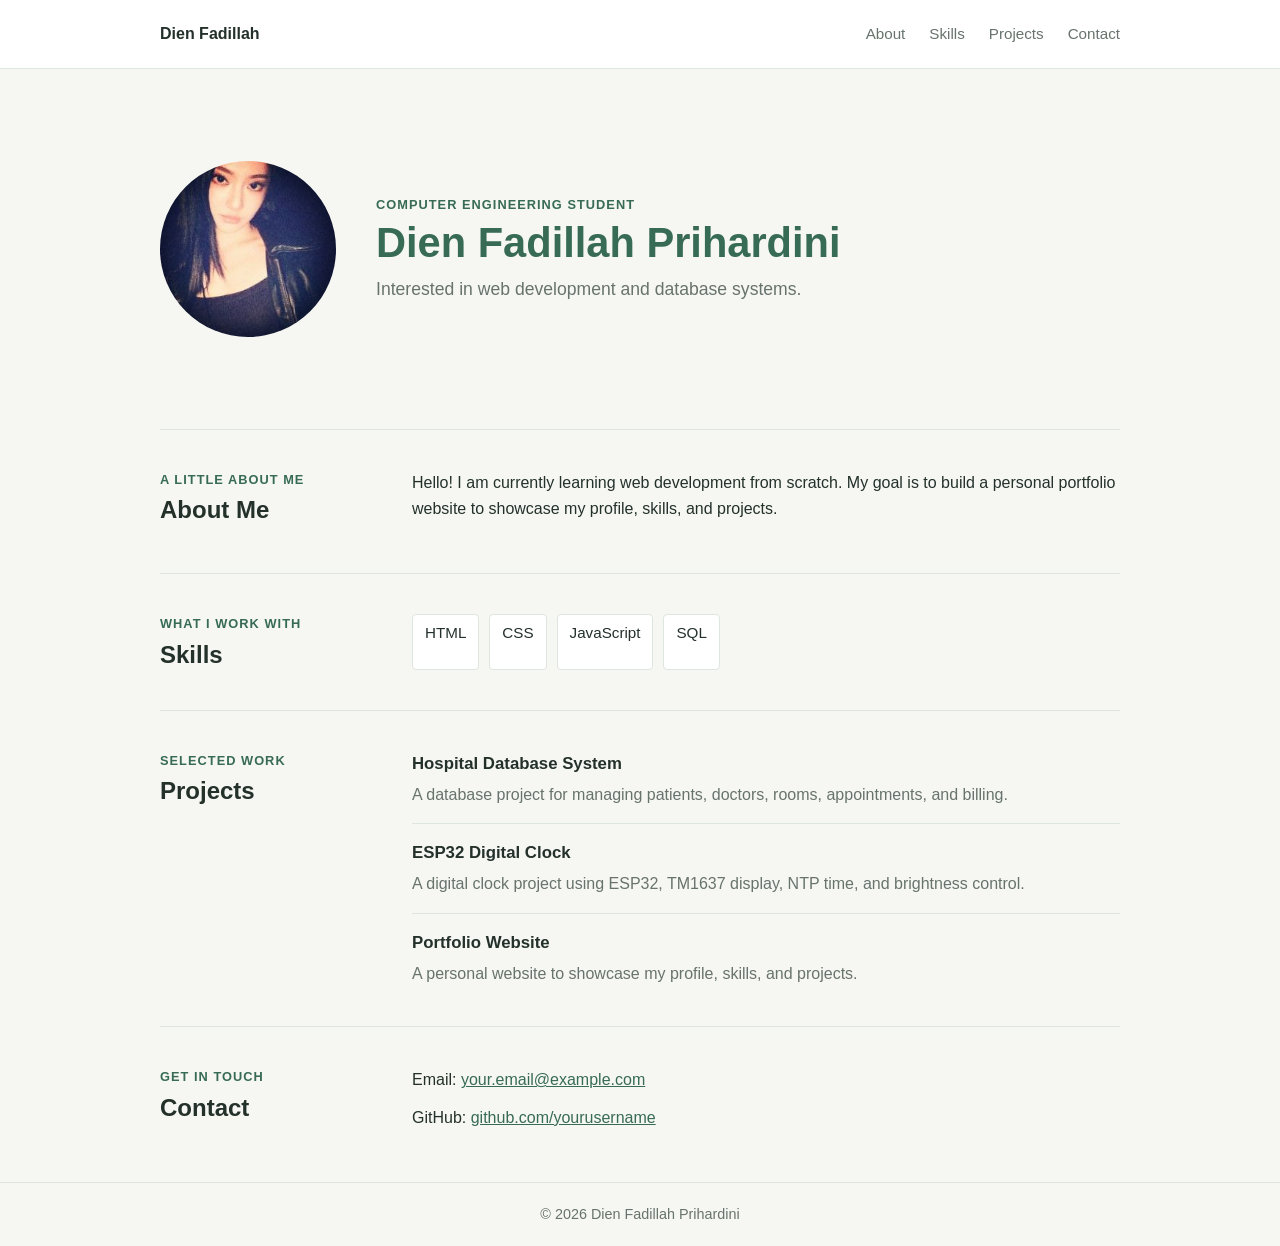
==== index.html @ b1678484 "Template Project" ====
<!DOCTYPE html>
<html lang="en">

<head>
  <meta charset="UTF-8">
  <meta name="viewport" content="width=device-width, initial-scale=1.0">
  <meta name="description" content="Portfolio of Dien Fadillah Prihardini, a computer engineering student interested in web development and databases.">
  <title>Dien Fadillah Prihardini | Portfolio</title>
  <link rel="stylesheet" href="css/style.css">
</head>

<body>
  <header class="site-header">
    <nav class="navbar" aria-label="Main navigation">
      <a class="brand" href="#home">Dien Fadillah</a>
      <div class="nav-links">
        <a href="#about">About</a>
        <a href="#skills">Skills</a>
        <a href="#projects">Projects</a>
        <a href="#contact">Contact</a>
      </div>
    </nav>
  </header>

  <main>
    <section id="home" class="hero">
      <img src="images/ning2.jpg" alt="Portrait of Dien Fadillah Prihardini" class="profile-picture">
      <div class="hero-copy">
        <p class="eyebrow">Computer Engineering Student</p>
        <h1>Dien Fadillah Prihardini</h1>
        <p class="hero-summary">Interested in web development and database systems.</p>
      </div>
    </section>

    <section id="about" class="section">
      <div class="section-heading">
        <p class="eyebrow">A little about me</p>
        <h2>About Me</h2>
      </div>
      <p class="section-copy">
        Hello! I am currently learning web development from scratch.
        My goal is to build a personal portfolio website to showcase my profile,
        skills, and projects.
      </p>
    </section>

    <section id="skills" class="section">
      <div class="section-heading">
        <p class="eyebrow">What I work with</p>
        <h2>Skills</h2>
      </div>
      <div class="skills-list">
        <span>HTML</span>
        <span>CSS</span>
        <span>JavaScript</span>
        <span>SQL</span>
      </div>
    </section>

    <section id="projects" class="section">
      <div class="section-heading">
        <p class="eyebrow">Selected work</p>
        <h2>Projects</h2>
      </div>
      <div class="project-list">
        <article class="project-card">
          <h3>Hospital Database System</h3>
          <p>A database project for managing patients, doctors, rooms, appointments, and billing.</p>
        </article>
        <article class="project-card">
          <h3>ESP32 Digital Clock</h3>
          <p>A digital clock project using ESP32, TM1637 display, NTP time, and brightness control.</p>
        </article>
        <article class="project-card">
          <h3>Portfolio Website</h3>
          <p>A personal website to showcase my profile, skills, and projects.</p>
        </article>
      </div>
    </section>

    <section id="contact" class="section contact-section">
      <div class="section-heading">
        <p class="eyebrow">Get in touch</p>
        <h2>Contact</h2>
      </div>
      <div class="contact-details">
        <p>Email: <a href="mailto:your.email@example.com">your.email@example.com</a></p>
        <p>GitHub: <a href="https://github.com/yourusername">github.com/yourusername</a></p>
      </div>
    </section>
  </main>

  <footer class="site-footer">
    <p>&copy; 2026 Dien Fadillah Prihardini</p>
  </footer>
</body>

</html>
---- css/style.css ----
:root {
  color-scheme: light;
  --color-background: #f6f7f3;
  --color-surface: #ffffff;
  --color-text: #24312b;
  --color-muted: #68736d;
  --color-accent: #376b55;
  --color-border: #dfe5df;
  --content-width: 960px;
}

* {
  box-sizing: border-box;
}

html {
  scroll-behavior: smooth;
}

body {
  margin: 0;
  background: var(--color-background);
  color: var(--color-text);
  font-family: "Segoe UI", sans-serif;
  line-height: 1.6;
}

a {
  color: var(--color-accent);
}

.site-header {
  background: var(--color-surface);
  border-bottom: 1px solid var(--color-border);
}

.navbar {
  width: min(var(--content-width), calc(100% - 48px));
  min-height: 68px;
  margin: 0 auto;
  display: flex;
  align-items: center;
  justify-content: space-between;
  gap: 24px;
}

.brand,
.nav-links a {
  color: var(--color-text);
  text-decoration: none;
}

.brand {
  font-weight: 700;
}

.nav-links {
  display: flex;
  flex-wrap: wrap;
  gap: 24px;
}

.nav-links a {
  color: var(--color-muted);
  font-size: 0.95rem;
}

.nav-links a:hover,
.nav-links a:focus-visible,
.contact-details a:hover {
  color: var(--color-accent);
}

main {
  width: min(var(--content-width), calc(100% - 48px));
  margin: 0 auto;
}

.hero {
  min-height: 360px;
  display: flex;
  align-items: center;
  gap: 40px;
  padding: 60px 0;
}

.profile-picture {
  width: 176px;
  aspect-ratio: 1;
  flex: 0 0 auto;
  object-fit: cover;
  border-radius: 50%;
  background: var(--color-border);
}

.hero-copy h1 {
  max-width: 620px;
  margin: 4px 0 8px;
  color: var(--color-accent);
  font-size: 2.6rem;
  line-height: 1.15;
}

.eyebrow {
  margin: 0;
  color: var(--color-accent);
  font-size: 0.8rem;
  font-weight: 700;
  letter-spacing: 0.08em;
  text-transform: uppercase;
}

.hero-summary {
  margin: 0;
  color: var(--color-muted);
  font-size: 1.1rem;
}

.section {
  display: grid;
  grid-template-columns: 220px minmax(0, 1fr);
  gap: 32px;
  padding: 40px 0;
  border-top: 1px solid var(--color-border);
  scroll-margin-top: 24px;
}

.section-heading h2 {
  margin: 4px 0 0;
  font-size: 1.5rem;
  line-height: 1.3;
}

.section-copy,
.contact-details p {
  margin: 0 0 12px;
}

.skills-list {
  display: flex;
  flex-wrap: wrap;
  gap: 10px;
}

.skills-list span {
  padding: 6px 12px;
  border: 1px solid var(--color-border);
  border-radius: 4px;
  background: var(--color-surface);
  font-size: 0.95rem;
}

.project-list {
  display: grid;
  gap: 0;
}

.project-card {
  padding: 16px 0;
  border-bottom: 1px solid var(--color-border);
}

.project-card:first-child {
  padding-top: 0;
}

.project-card:last-child {
  padding-bottom: 0;
  border-bottom: 0;
}

.project-card h3 {
  margin: 0 0 4px;
  font-size: 1.05rem;
}

.project-card p {
  margin: 0;
  color: var(--color-muted);
}

.site-footer {
  padding: 20px 24px;
  border-top: 1px solid var(--color-border);
  color: var(--color-muted);
  text-align: center;
  font-size: 0.9rem;
}

.site-footer p {
  margin: 0;
}

@media (max-width: 640px) {
  .navbar,
  main {
    width: min(100% - 32px, var(--content-width));
  }

  .navbar {
    align-items: flex-start;
    flex-direction: column;
    gap: 8px;
    padding: 16px 0;
  }

  .nav-links {
    gap: 16px;
  }

  .hero {
    min-height: 0;
    align-items: flex-start;
    flex-direction: column;
    gap: 24px;
    padding: 48px 0;
  }

  .profile-picture {
    width: 140px;
  }

  .hero-copy h1 {
    font-size: 2.2rem;
  }

  .section {
    grid-template-columns: 1fr;
    gap: 16px;
    padding: 32px 0;
  }
}
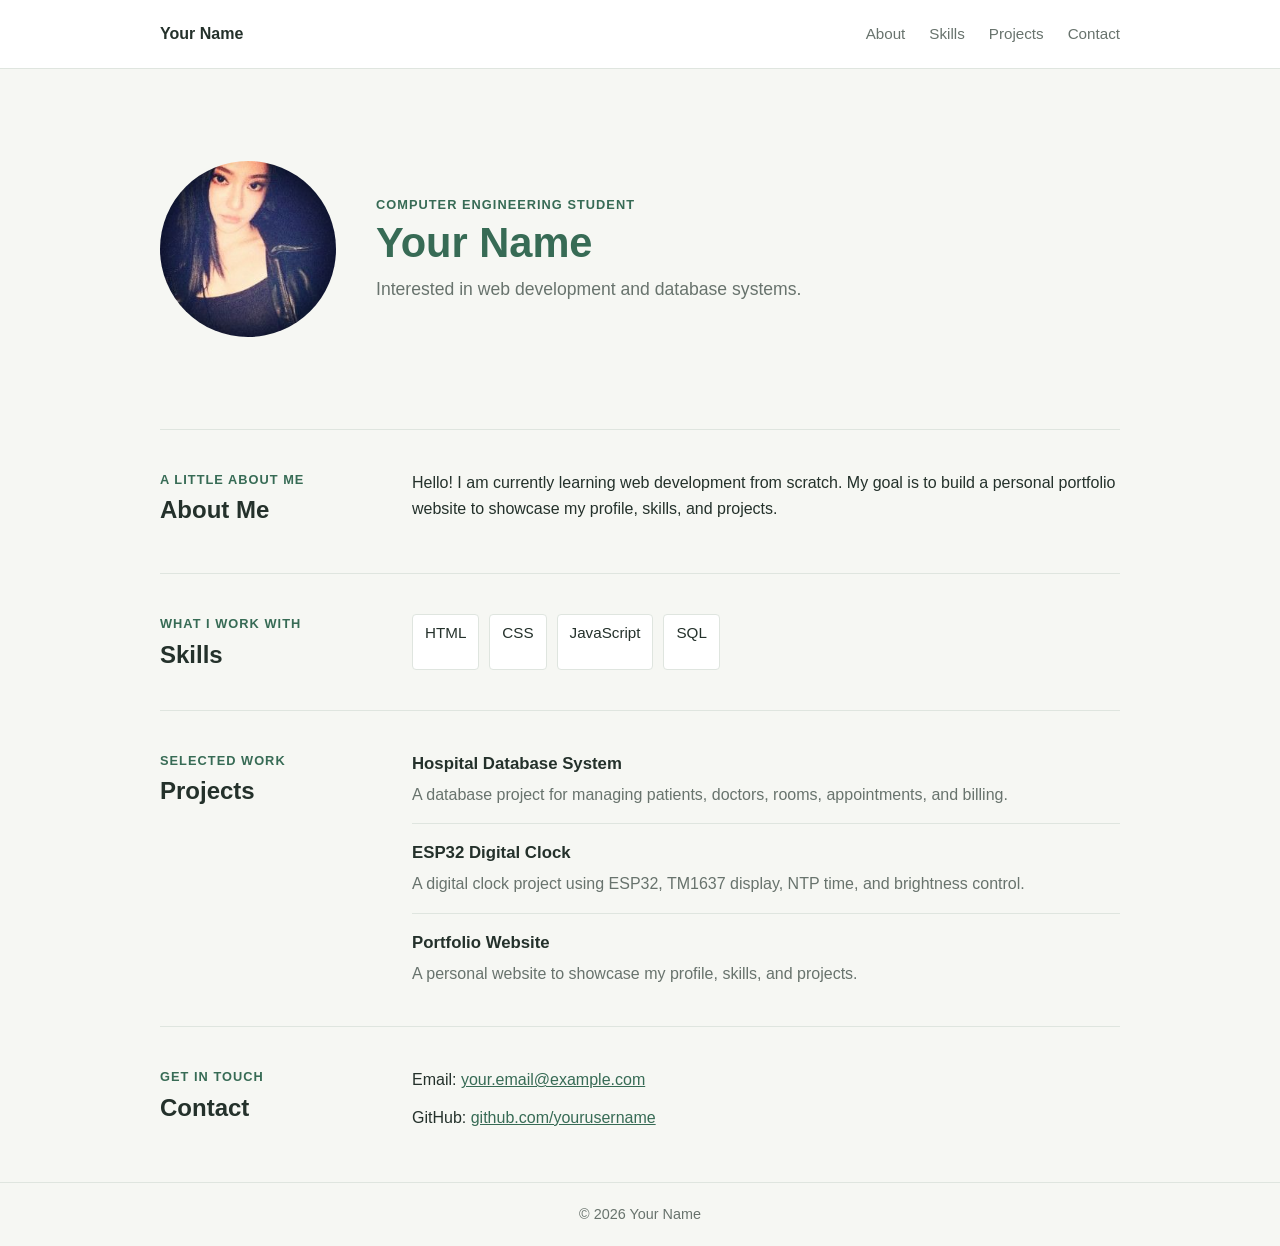
==== commit e87e17b6: "remove-name" ====
--- a/index.html
+++ b/index.html
@@ -4,15 +4,15 @@
 <head>
   <meta charset="UTF-8">
   <meta name="viewport" content="width=device-width, initial-scale=1.0">
-  <meta name="description" content="Portfolio of Dien Fadillah Prihardini, a computer engineering student interested in web development and databases.">
-  <title>Dien Fadillah Prihardini | Portfolio</title>
+  <meta name="description" content="Portfolio of Your Name, a computer engineering student interested in web development and databases.">
+  <title>Your Name | Portfolio</title>
   <link rel="stylesheet" href="css/style.css">
 </head>
 
 <body>
   <header class="site-header">
     <nav class="navbar" aria-label="Main navigation">
-      <a class="brand" href="#home">Dien Fadillah</a>
+      <a class="brand" href="#home">Your Name</a>
       <div class="nav-links">
         <a href="#about">About</a>
         <a href="#skills">Skills</a>
@@ -24,10 +24,10 @@
 
   <main>
     <section id="home" class="hero">
-      <img src="images/ning2.jpg" alt="Portrait of Dien Fadillah Prihardini" class="profile-picture">
+      <img src="images/ning2.jpg" alt="Portrait of Your Name" class="profile-picture">
       <div class="hero-copy">
         <p class="eyebrow">Computer Engineering Student</p>
-        <h1>Dien Fadillah Prihardini</h1>
+        <h1>Your Name</h1>
         <p class="hero-summary">Interested in web development and database systems.</p>
       </div>
     </section>
@@ -91,7 +91,7 @@
   </main>
 
   <footer class="site-footer">
-    <p>&copy; 2026 Dien Fadillah Prihardini</p>
+    <p>&copy; 2026 Your Name</p>
   </footer>
 </body>
 
